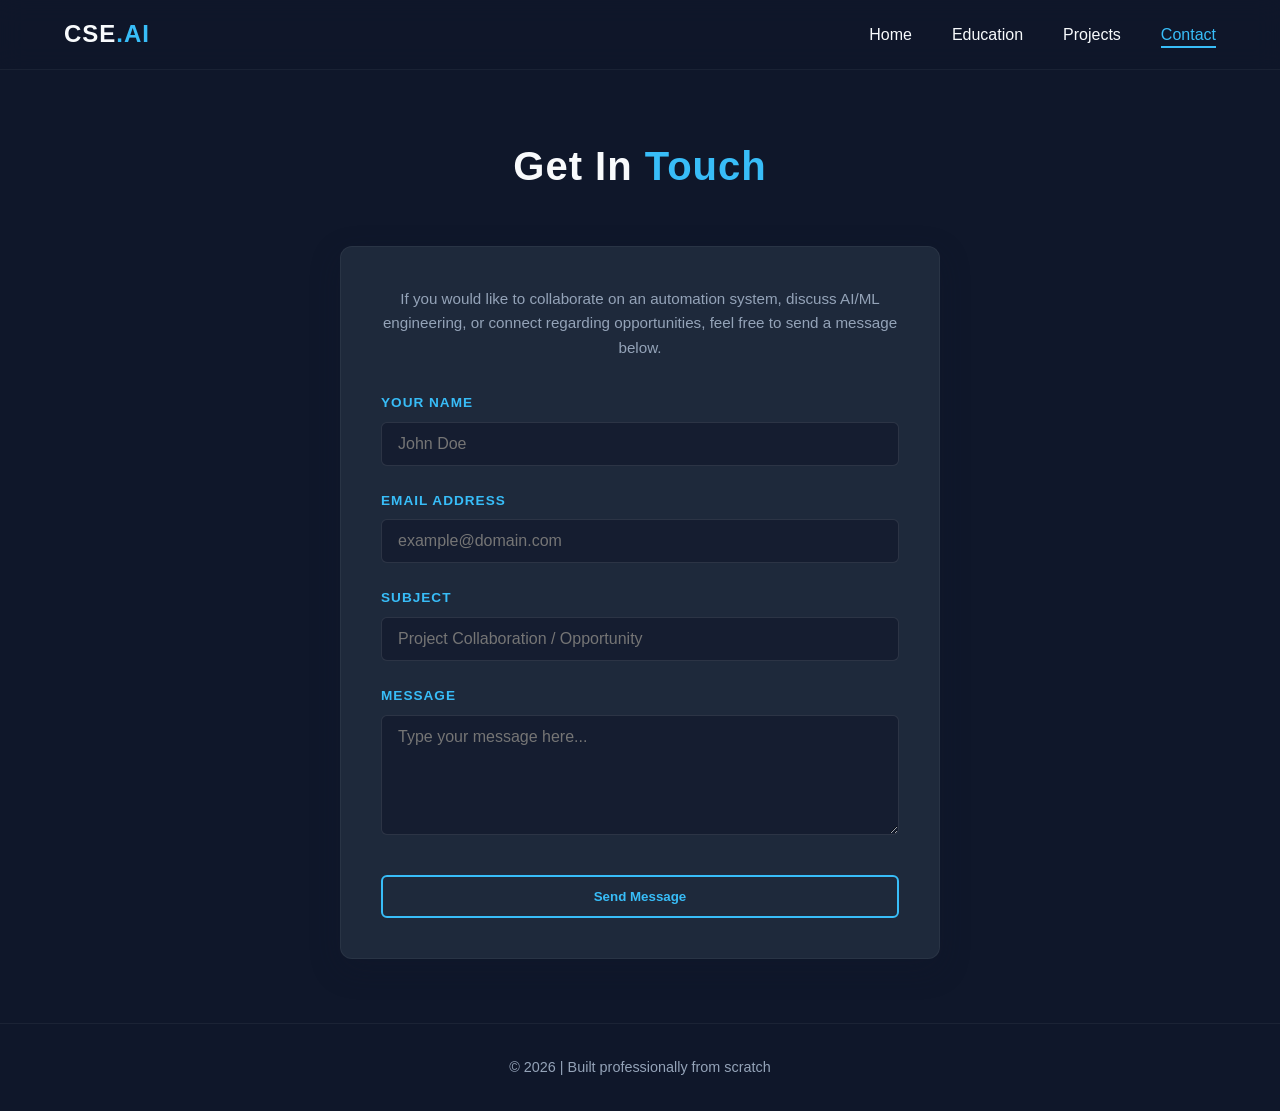
==== contact.html @ ae760db6 "Add files via upload" ====
<!DOCTYPE html>
<html lang="en">
<head>
    <meta charset="UTF-8">
    <meta name="viewport" content="width=device-width, initial-scale=1.0">
    <title>Portfolio | Contact</title>
    <link rel="stylesheet" href="style.css">
    <style>
        /* Modern Form Layout Styling */
        .contact-wrapper {
            max-width: 600px;
            margin: 0 auto;
            background: var(--bg-card);
            border: 1px solid rgba(255, 255, 255, 0.05);
            border-radius: 12px;
            padding: 2.5rem;
            box-shadow: 0 10px 30px rgba(15, 23, 42, 0.3);
        }

        .contact-wrapper p {
            color: var(--text-muted);
            text-align: center;
            margin-bottom: 2rem;
            font-size: 0.95rem;
        }

        .form-group {
            margin-bottom: 1.5rem;
        }

        .form-group label {
            display: block;
            font-size: 0.85rem;
            text-transform: uppercase;
            letter-spacing: 1px;
            color: var(--accent-glow);
            margin-bottom: 0.5rem;
            font-weight: 600;
        }

        /* Interactive Inputs with Glassmorphic feel */
        .form-group input, 
        .form-group textarea {
            width: 100%;
            padding: 0.75rem 1rem;
            background: rgba(15, 23, 42, 0.6);
            border: 1px solid rgba(255, 255, 255, 0.1);
            border-radius: 6px;
            color: var(--text-main);
            font-size: 1rem;
            transition: all 0.3s ease;
            outline: none;
        }

        .form-group input:focus, 
        .form-group textarea:focus {
            border-color: var(--accent-glow);
            box-shadow: 0 0 8px rgba(56, 189, 248, 0.2);
            background: rgba(15, 23, 42, 0.8);
        }

        .form-group textarea {
            resize: vertical;
            min-height: 120px;
        }

        .submit-btn-wrapper {
            text-align: center;
            margin-top: 2rem;
        }

        .submit-btn {
            width: 100%;
        }
    </style>
</head>
<body>

    <header>
        <nav>
            <div class="logo">CSE<span>.AI</span></div>
            <ul class="nav-links">
                <li><a href="index.html">Home</a></li>
                <li><a href="about.html">Education</a></li>
                <li><a href="projects.html">Projects</a></li>
                <li><a href="contact.html" class="active">Contact</a></li>
            </ul>
        </nav>
    </header>

    <main class="container">
        <h2 class="page-title">Get In <span>Touch</span></h2>

        <div class="contact-wrapper">
            <p>If you would like to collaborate on an automation system, discuss AI/ML engineering, or connect regarding opportunities, feel free to send a message below.</p>
            
            <form action="#" method="POST">
                
                <div class="form-group">
                    <label for="name">Your Name</label>
                    <input type="text" id="name" name="name" placeholder="John Doe" required>
                </div>

                <div class="form-group">
                    <label for="email">Email Address</label>
                    <input type="email" id="email" name="email" placeholder="example@domain.com" required>
                </div>

                <div class="form-group">
                    <label for="subject">Subject</label>
                    <input type="text" id="subject" name="subject" placeholder="Project Collaboration / Opportunity" required>
                </div>

                <div class="form-group">
                    <label for="message">Message</label>
                    <textarea id="message" name="message" placeholder="Type your message here..." required></textarea>
                </div>

                <div class="submit-btn-wrapper">
                    <button type="submit" class="btn submit-btn">Send Message</button>
                </div>

            </form>
        </div>
    </main>

    <footer>
        <p>&copy; 2026 | Built professionally from scratch</p>
    </footer>

</body>
</html>
---- style.css ----
/* Modern Reset & Variables */
* {
    margin: 0;
    padding: 0;
    box-sizing: border-box;
    font-family: 'Segoe UI', Roboto, Helvetica, Arial, sans-serif;
}

:root {
    --bg-dark: #0f172a;       /* Deep slate blue/black */
    --bg-card: #1e293b;       /* Glassmorphism base card color */
    --accent-glow: #38bdf8;   /* AI/ML Bright Cyan */
    --text-main: #f8fafc;     /* Clean off-white */
    --text-muted: #94a3b8;    /* Muted gray for descriptions */
    --nav-height: 70px;
}

body {
    background-color: var(--bg-dark);
    color: var(--text-main);
    line-height: 1.6;
    overflow-x: hidden;
}

/* Professional Modern Navigation */
header {
    background: rgba(15, 23, 42, 0.8);
    backdrop-filter: blur(12px);
    position: fixed;
    top: 0;
    width: 100%;
    height: var(--nav-height);
    display: flex;
    align-items: center;
    border-bottom: 1px solid rgba(255, 255, 255, 0.05);
    z-index: 1000;
}

nav {
    display: flex;
    justify-content: space-between;
    align-items: center;
    width: 90%;
    max-width: 1200px;
    margin: 0 auto;
}

.logo {
    font-size: 1.5rem;
    font-weight: 700;
    letter-spacing: 1px;
}

.logo span {
    color: var(--accent-glow);
}

.nav-links {
    display: flex;
    list-style: none;
    gap: 2.5rem;
}

.nav-links a {
    text-decoration: none;
    color: var(--text-main);
    font-weight: 500;
    transition: color 0.3s ease;
    position: relative;
}

.nav-links a:hover, .nav-links a.active {
    color: var(--accent-glow);
}

/* Subtle underline animation for active/hover links */
.nav-links a::after {
    content: '';
    position: absolute;
    width: 0;
    height: 2px;
    bottom: -5px;
    left: 0;
    background-color: var(--accent-glow);
    transition: width 0.3s ease;
}

.nav-links a:hover::after, .nav-links a.active::after {
    width: 100%;
}

/* Common Layout Container */
.container {
    width: 90%;
    max-width: 1100px;
    margin: calc(var(--nav-height) + 4rem) auto 4rem auto;
    min-height: 80vh;
}

h2.page-title {
    font-size: 2.5rem;
    margin-bottom: 3rem;
    text-align: center;
    letter-spacing: 1px;
}

h2.page-title span {
    color: var(--accent-glow);
}

/* Interactive Buttons */
.btn {
    display: inline-block;
    padding: 0.75rem 1.8rem;
    background: transparent;
    color: var(--accent-glow);
    border: 2px solid var(--accent-glow);
    border-radius: 6px;
    text-decoration: none;
    font-weight: 600;
    transition: all 0.3s ease;
    cursor: pointer;
}

.btn:hover {
    background: var(--accent-glow);
    color: var(--bg-dark);
    box-shadow: 0 0 15px rgba(56, 189, 248, 0.4);
    transform: translateY(-2px);
}

/* Footer styling */
footer {
    text-align: center;
    padding: 2rem;
    border-top: 1px solid rgba(255, 255, 255, 0.05);
    color: var(--text-muted);
    font-size: 0.9rem;
}
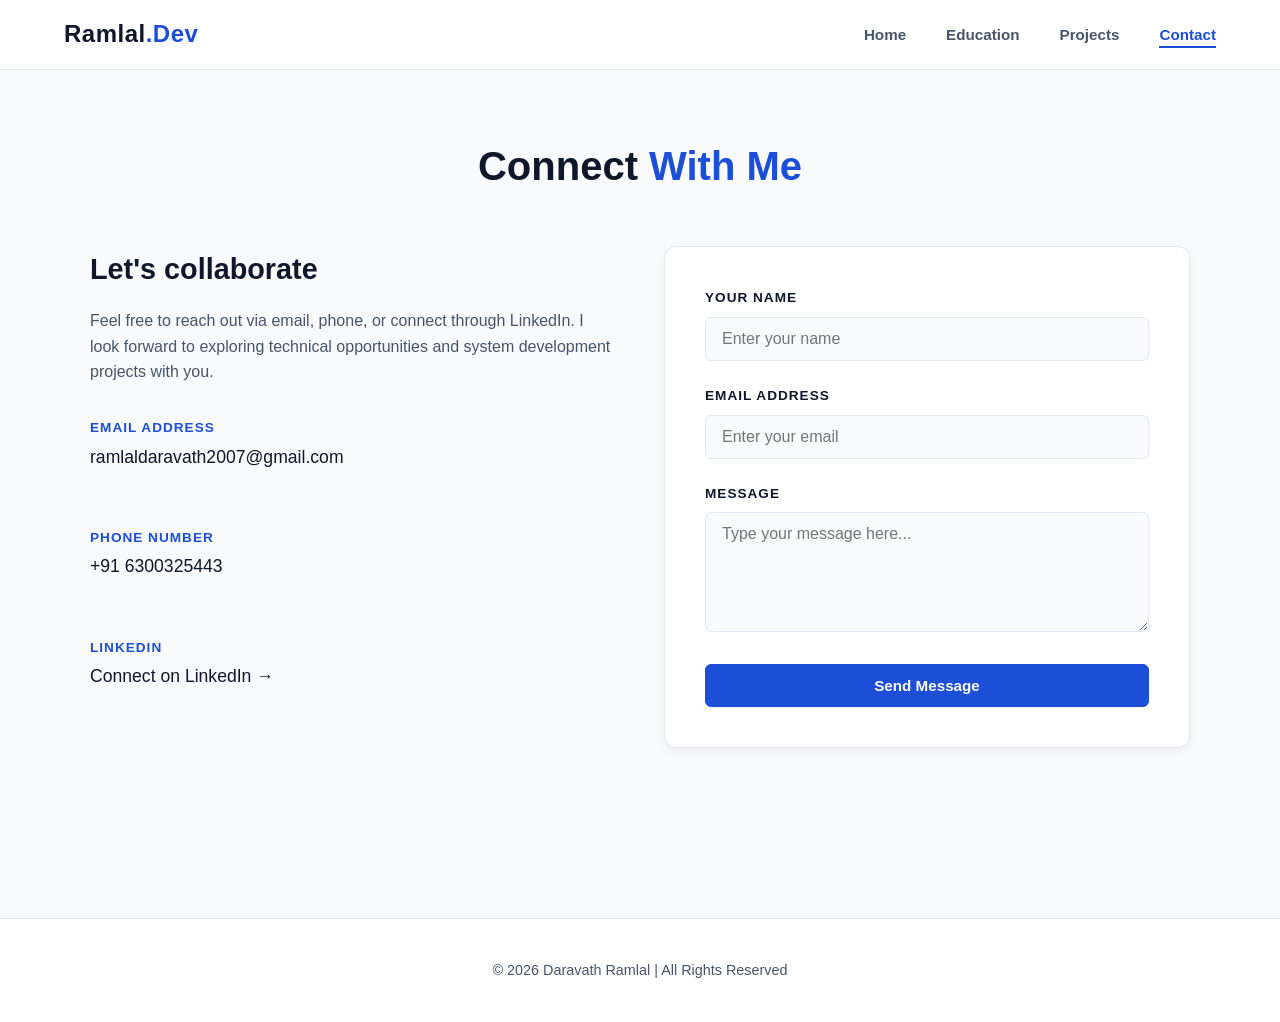
==== commit af88ccc9: "Update contact.html" ====
--- a/contact.html
+++ b/contact.html
@@ -6,22 +6,55 @@
     <title>Portfolio | Contact</title>
     <link rel="stylesheet" href="style.css">
     <style>
-        /* Modern Form Layout Styling */
+        .contact-layout {
+            display: grid;
+            grid-template-columns: 1fr 1fr;
+            gap: 3rem;
+            margin-top: 2rem;
+        }
+        
+        .contact-info h3 {
+            font-size: 1.8rem;
+            margin-bottom: 1rem;
+            color: var(--text-main);
+        }
+        
+        .contact-info p {
+            color: var(--text-muted);
+            margin-bottom: 2rem;
+        }
+
+        .info-details {
+            display: flex;
+            flex-direction: column;
+            gap: 1.5rem;
+        }
+
+        .info-item h4 {
+            font-size: 0.85rem;
+            text-transform: uppercase;
+            letter-spacing: 1px;
+            color: var(--accent-blue);
+            margin-bottom: 0.25rem;
+        }
+
+        .info-item p, .info-item a {
+            font-size: 1.1rem;
+            color: var(--text-main);
+            text-decoration: none;
+            font-weight: 500;
+        }
+
+        .info-item a:hover {
+            color: var(--accent-blue);
+        }
+
         .contact-wrapper {
-            max-width: 600px;
-            margin: 0 auto;
             background: var(--bg-card);
-            border: 1px solid rgba(255, 255, 255, 0.05);
+            border: 1px solid var(--border-color);
             border-radius: 12px;
             padding: 2.5rem;
-            box-shadow: 0 10px 30px rgba(15, 23, 42, 0.3);
-        }
-
-        .contact-wrapper p {
-            color: var(--text-muted);
-            text-align: center;
-            margin-bottom: 2rem;
-            font-size: 0.95rem;
+            box-shadow: 0 4px 12px rgba(0, 0, 0, 0.05);
         }
 
         .form-group {
@@ -33,30 +66,28 @@
             font-size: 0.85rem;
             text-transform: uppercase;
             letter-spacing: 1px;
-            color: var(--accent-glow);
+            color: var(--text-main);
             margin-bottom: 0.5rem;
             font-weight: 600;
         }
 
-        /* Interactive Inputs with Glassmorphic feel */
         .form-group input, 
         .form-group textarea {
             width: 100%;
             padding: 0.75rem 1rem;
-            background: rgba(15, 23, 42, 0.6);
-            border: 1px solid rgba(255, 255, 255, 0.1);
+            background: var(--bg-light);
+            border: 1px solid var(--border-color);
             border-radius: 6px;
             color: var(--text-main);
             font-size: 1rem;
+            outline: none;
             transition: all 0.3s ease;
-            outline: none;
         }
 
         .form-group input:focus, 
         .form-group textarea:focus {
-            border-color: var(--accent-glow);
-            box-shadow: 0 0 8px rgba(56, 189, 248, 0.2);
-            background: rgba(15, 23, 42, 0.8);
+            border-color: var(--accent-blue);
+            background: #ffffff;
         }
 
         .form-group textarea {
@@ -64,13 +95,15 @@
             min-height: 120px;
         }
 
-        .submit-btn-wrapper {
-            text-align: center;
-            margin-top: 2rem;
+        .submit-btn {
+            width: 100%;
         }
 
-        .submit-btn {
-            width: 100%;
+        @media screen and (max-width: 768px) {
+            .contact-layout {
+                grid-template-columns: 1fr;
+                gap: 2rem;
+            }
         }
     </style>
 </head>
@@ -78,7 +111,7 @@
 
     <header>
         <nav>
-            <div class="logo">CSE<span>.AI</span></div>
+            <div class="logo">Ramlal<span>.Dev</span></div>
             <ul class="nav-links">
                 <li><a href="index.html">Home</a></li>
                 <li><a href="about.html">Education</a></li>
@@ -89,44 +122,56 @@
     </header>
 
     <main class="container">
-        <h2 class="page-title">Get In <span>Touch</span></h2>
+        <h2 class="page-title">Connect <span>With Me</span></h2>
 
-        <div class="contact-wrapper">
-            <p>If you would like to collaborate on an automation system, discuss AI/ML engineering, or connect regarding opportunities, feel free to send a message below.</p>
+        <div class="contact-layout">
             
-            <form action="#" method="POST">
+            <!-- Professional Contact Information Column -->
+            <div class="contact-info">
+                <h3>Let's collaborate</h3>
+                <p>Feel free to reach out via email, phone, or connect through LinkedIn. I look forward to exploring technical opportunities and system development projects with you.</p>
                 
-                <div class="form-group">
-                    <label for="name">Your Name</label>
-                    <input type="text" id="name" name="name" placeholder="John Doe" required>
+                <div class="info-details">
+                    <div class="info-item">
+                        <h4>Email Address</h4>
+                        <p><a href="mailto:ramlaldaravath2007@gmail.com">ramlaldaravath2007@gmail.com</a></p>
+                    </div>
+                    <div class="info-item">
+                        <h4>Phone Number</h4>
+                        <p>+91 6300325443</p>
+                    </div>
+                    <div class="info-item">
+                        <h4>LinkedIn</h4>
+                        <p><a href="https://www.linkedin.com/in/ramlal-daravath-a242403a2/" target="_blank">Connect on LinkedIn &rarr;</a></p>
+                    </div>
                 </div>
+            </div>
 
-                <div class="form-group">
-                    <label for="email">Email Address</label>
-                    <input type="email" id="email" name="email" placeholder="example@domain.com" required>
-                </div>
+            <!-- Message Form Column -->
+            <div class="contact-wrapper">
+                <form action="https://formspree.io/f/your_formspree_id_here" method="POST">
+                    <div class="form-group">
+                        <label for="name">Your Name</label>
+                        <input type="text" id="name" name="name" placeholder="Enter your name" required>
+                    </div>
+                    <div class="form-group">
+                        <label for="email">Email Address</label>
+                        <input type="email" id="email" name="email" placeholder="Enter your email" required>
+                    </div>
+                    <div class="form-group">
+                        <label for="message">Message</label>
+                        <textarea id="message" name="message" placeholder="Type your message here..." required></textarea>
+                    </div>
+                    <button type="submit" class="btn submit-btn">Send Message</button>
+                </form>
+            </div>
 
-                <div class="form-group">
-                    <label for="subject">Subject</label>
-                    <input type="text" id="subject" name="subject" placeholder="Project Collaboration / Opportunity" required>
-                </div>
-
-                <div class="form-group">
-                    <label for="message">Message</label>
-                    <textarea id="message" name="message" placeholder="Type your message here..." required></textarea>
-                </div>
-
-                <div class="submit-btn-wrapper">
-                    <button type="submit" class="btn submit-btn">Send Message</button>
-                </div>
-
-            </form>
         </div>
     </main>
 
     <footer>
-        <p>&copy; 2026 | Built professionally from scratch</p>
+        <p>&copy; 2026 Daravath Ramlal | All Rights Reserved</p>
     </footer>
 
 </body>
-</html>+</html>
--- a/style.css
+++ b/style.css
@@ -1,4 +1,4 @@
-/* Modern Reset & Variables */
+/* Professional Light Theme Reset & Variables */
 * {
     margin: 0;
     padding: 0;
@@ -7,24 +7,26 @@
 }
 
 :root {
-    --bg-dark: #0f172a;       /* Deep slate blue/black */
-    --bg-card: #1e293b;       /* Glassmorphism base card color */
-    --accent-glow: #38bdf8;   /* AI/ML Bright Cyan */
-    --text-main: #f8fafc;     /* Clean off-white */
-    --text-muted: #94a3b8;    /* Muted gray for descriptions */
+    --bg-light: #f8fafc;       /* Ultra-clean light gray canvas */
+    --bg-card: #ffffff;        /* Pure white for structured cards */
+    --accent-blue: #1d4ed8;    /* Professional Royal Blue for primary elements */
+    --accent-hover: #1e40af;   /* Darker blue for smooth interactive transitions */
+    --text-main: #0f172a;      /* Deep slate for high-contrast, professional readability */
+    --text-muted: #475569;     /* Slate gray for descriptions and metadata */
+    --border-color: #e2e8f0;   /* Clean, subtle card and header borders */
     --nav-height: 70px;
 }
 
 body {
-    background-color: var(--bg-dark);
+    background-color: var(--bg-light);
     color: var(--text-main);
     line-height: 1.6;
     overflow-x: hidden;
 }
 
-/* Professional Modern Navigation */
+/* Elegant Light Navigation Bar */
 header {
-    background: rgba(15, 23, 42, 0.8);
+    background: rgba(255, 255, 255, 0.9);
     backdrop-filter: blur(12px);
     position: fixed;
     top: 0;
@@ -32,7 +34,7 @@
     height: var(--nav-height);
     display: flex;
     align-items: center;
-    border-bottom: 1px solid rgba(255, 255, 255, 0.05);
+    border-bottom: 1px solid var(--border-color);
     z-index: 1000;
 }
 
@@ -48,11 +50,12 @@
 .logo {
     font-size: 1.5rem;
     font-weight: 700;
-    letter-spacing: 1px;
+    letter-spacing: 0.5px;
+    color: var(--text-main);
 }
 
 .logo span {
-    color: var(--accent-glow);
+    color: var(--accent-blue);
 }
 
 .nav-links {
@@ -63,17 +66,18 @@
 
 .nav-links a {
     text-decoration: none;
-    color: var(--text-main);
-    font-weight: 500;
-    transition: color 0.3s ease;
+    color: var(--text-muted);
+    font-weight: 600;
+    transition: color 0.2s ease;
     position: relative;
+    font-size: 0.95rem;
 }
 
 .nav-links a:hover, .nav-links a.active {
-    color: var(--accent-glow);
+    color: var(--accent-blue);
 }
 
-/* Subtle underline animation for active/hover links */
+/* Sleek indicator for active page */
 .nav-links a::after {
     content: '';
     position: absolute;
@@ -81,15 +85,15 @@
     height: 2px;
     bottom: -5px;
     left: 0;
-    background-color: var(--accent-glow);
-    transition: width 0.3s ease;
+    background-color: var(--accent-blue);
+    transition: width 0.2s ease;
 }
 
 .nav-links a:hover::after, .nav-links a.active::after {
     width: 100%;
 }
 
-/* Common Layout Container */
+/* Main Content Container Layout */
 .container {
     width: 90%;
     max-width: 1100px;
@@ -99,41 +103,46 @@
 
 h2.page-title {
     font-size: 2.5rem;
+    font-weight: 700;
     margin-bottom: 3rem;
     text-align: center;
-    letter-spacing: 1px;
+    color: var(--text-main);
 }
 
 h2.page-title span {
-    color: var(--accent-glow);
+    color: var(--accent-blue);
 }
 
-/* Interactive Buttons */
+/* Corporate Interactive Buttons */
 .btn {
     display: inline-block;
-    padding: 0.75rem 1.8rem;
-    background: transparent;
-    color: var(--accent-glow);
-    border: 2px solid var(--accent-glow);
+    padding: 0.75rem 2rem;
+    background: var(--accent-blue);
+    color: #ffffff;
+    border: 1px solid var(--accent-blue);
     border-radius: 6px;
     text-decoration: none;
     font-weight: 600;
-    transition: all 0.3s ease;
+    font-size: 0.95rem;
+    transition: all 0.2s ease;
     cursor: pointer;
+    box-shadow: 0 1px 2px rgba(0, 0, 0, 0.05);
 }
 
 .btn:hover {
-    background: var(--accent-glow);
-    color: var(--bg-dark);
-    box-shadow: 0 0 15px rgba(56, 189, 248, 0.4);
-    transform: translateY(-2px);
+    background: var(--accent-hover);
+    border-color: var(--accent-hover);
+    transform: translateY(-1px);
+    box-shadow: 0 4px 12px rgba(29, 78, 216, 0.15);
 }
 
-/* Footer styling */
+/* Professional Footer Layout */
 footer {
     text-align: center;
-    padding: 2rem;
-    border-top: 1px solid rgba(255, 255, 255, 0.05);
+    padding: 2.5rem;
+    border-top: 1px solid var(--border-color);
+    background-color: #ffffff;
     color: var(--text-muted);
     font-size: 0.9rem;
-}+    font-weight: 500;
+}
